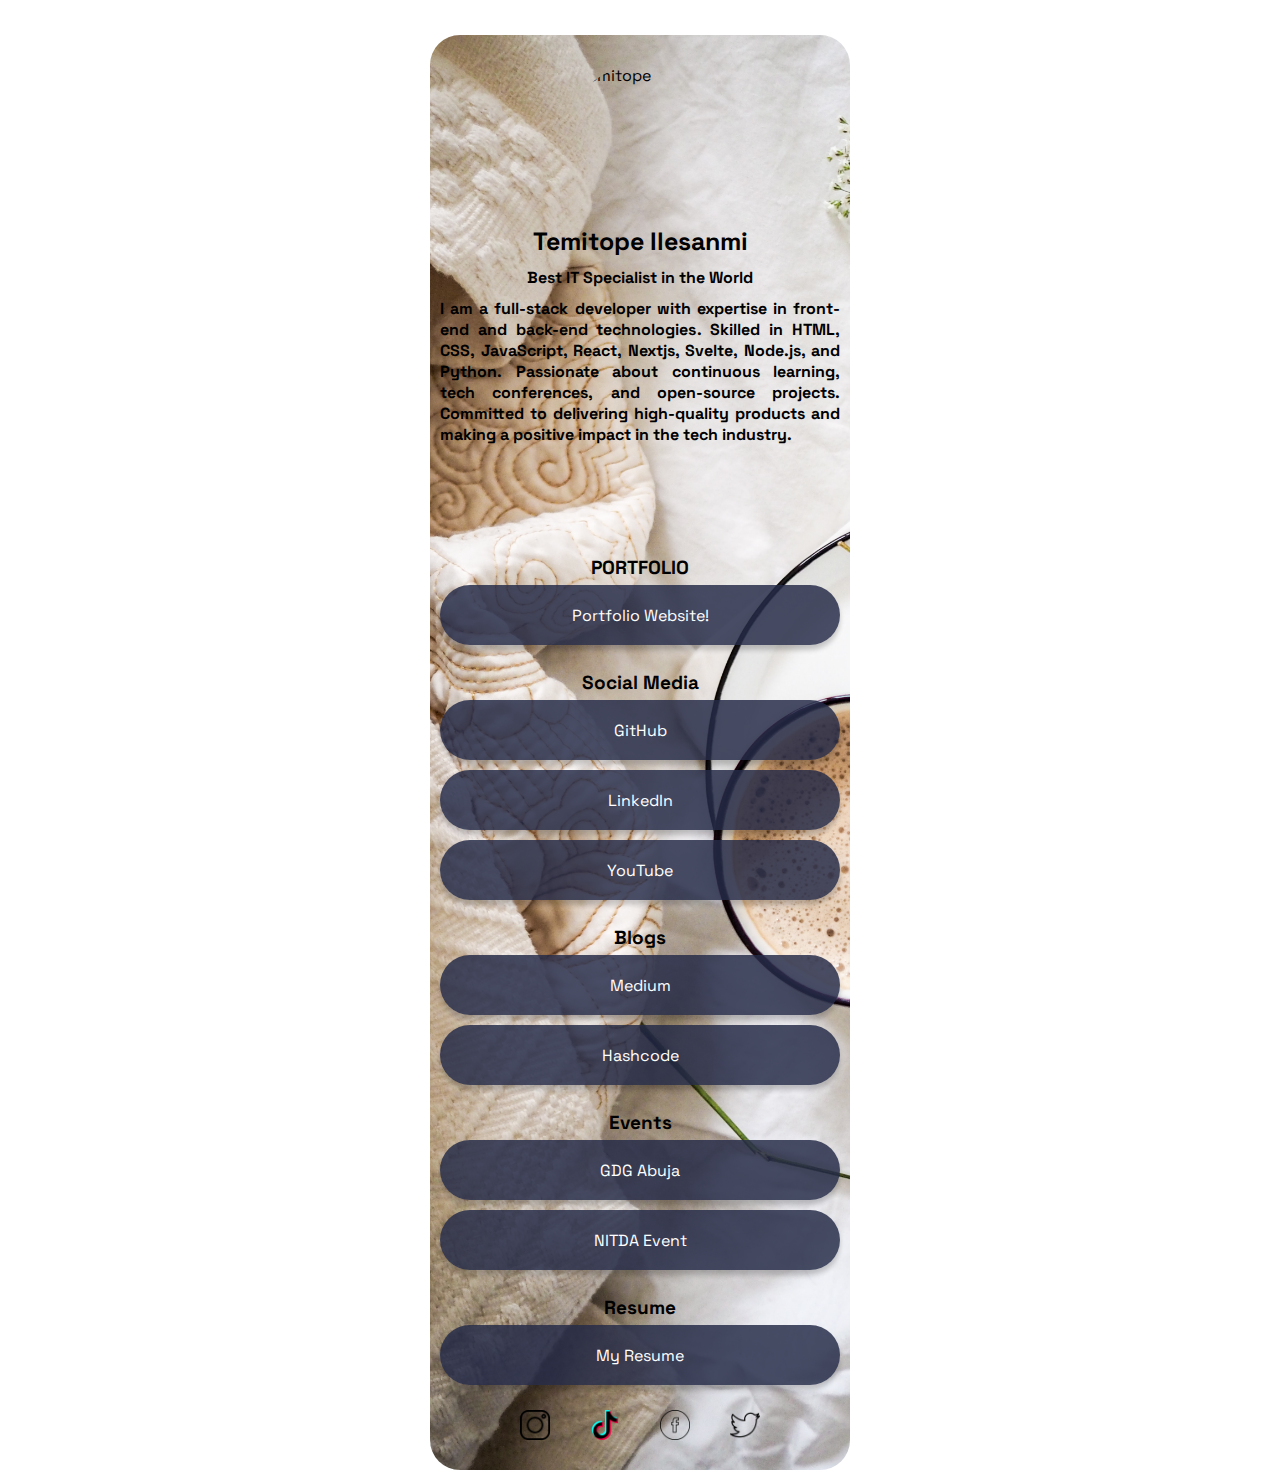
==== index.html @ f712b4c1 "initial commit" ====
<!DOCTYPE html>
<html lang="en">

<head>
    <link rel="stylesheet" type="text/css" href="style.css">
    <link rel="preconnect" href="https://fonts.googleapis.com">
    <link rel="preconnect" href="https://fonts.gstatic.com" crossorigin>
    <link href="https://fonts.googleapis.com/css2?family=Space+Grotesk:wght@300;400;500;700&display=swap"
        rel="stylesheet">
    <meta charset="UTF-8">
    <meta http-equiv="X-UA-Compatible" content="IE=edge">
    <meta name="viewport" content="width=device-width, initial-scale=1.0">
    <title>Temitope Portfolio</title>
</head>

<body>
    <div class="container">
        <div class="child-container">
            <img src="assets/me.png" class="profile-img" alt="temitope"
                style="margin-bottom: 10px; background-color: transparent;">

            <div
                style="text-align: center; padding: 0px; margin: 0; background-color: transparent; margin-bottom: 100px;">
                <p class="company-name" style="font-size: 25px;">Temitope Ilesanmi</p>
                <p class="company-name">Best IT Specialist in the World</p>
                <p class="company-name" style="list-style: 1.6; text-align: justify; color: rgb(0, 0, 0);">

                    I am a full-stack developer with expertise in front-end and back-end technologies. Skilled in HTML,
                    CSS, JavaScript, React, Nextjs, Svelte, Node.js, and Python. Passionate about continuous learning,
                    tech
                    conferences, and open-source projects. Committed to delivering high-quality products and making a
                    positive impact in the tech industry.
                </p>
            </div>

            <div class="links-feed">
                <h4 style="background-color: transparent;">PORTFOLIO</h4>
                <a href="https://topecode.vercel.app/" target="_blank" class="port-one">
                    Portfolio Website!
                </a>
            </div>

            <div class="links-feed">
                <h4 style="background-color: transparent;">Social Media</h4>
                <a href="https://github.com/Blazskills" target="_blank" class="port-one">
                    GitHub
                </a>
                <a href="https://www.linkedin.com/in/blazskills/" target="_blank" class="port-one">
                    LinkedIn
                </a>
                <a href="youtube.com" target="_blank" class="port-one">
                    YouTube
                </a>
                <!-- <a href="#" target="_blank" class="port-one">
                    Instagram
                </a>
                <a href="#" target="_blank" class="port-one">
                    Tiktok
                </a>
                <a href="#" target="_blank" class="port-one">
                    Thread
                </a>
                <a href="#" target="_blank" class="port-one">
                    Facebook
                </a> -->
            </div>
            <div class="links-feed">
                <h4 style="background-color: transparent;">Blogs</h4>
                <a href="#" target="_blank" class="port-one">
                    Medium
                </a>
                <a href="#" target="_blank" class="port-one">
                    Hashcode
                </a>
            </div>
            <div class="links-feed">
                <h4 style="background-color: transparent;">Events</h4>
                <a href="#" target="_blank" class="port-one">
                    GDG Abuja
                </a>
                <a href="#" target="_blank" class="port-one">
                    NITDA Event
                </a>
            </div>
            <div class="links-feed">
                <h4 style="background-color: transparent;">Resume</h4>
                <a href="https://drive.google.com/file/d/1La7AVy_x81ExWkDp-hHwNyQcSF-e6Bld/view?usp=sharing"
                    target="_blank" class="port-one">
                    My Resume
                </a>
            </div>

            <div class="social-icons">
                <img src="assets/instagram.png" class="social-icons iconz" alt="Instagram"
                    style="background-color: transparent;">
                <img src="assets/tik-tok.png" class="social-icons iconz" alt="tik-tok"
                    style="background-color: transparent;">
                <img src="assets/facebook.png" class="social-icons iconz" alt="facebook"
                    style="background-color: transparent;">
                <img src="assets/twitter.png" class="social-icons iconz" alt="twitter"
                    style="background-color: transparent;">
            </div>
        </div>
    </div>
</body>

</html>
---- style.css ----
body, * {
  margin: 0;
  padding: 0;
  font-family: "Space Grotesk", sans-serif;
  background-color: rgb(255, 255, 255);

}



.container {
  background-image: url("assets/bg.jpg");
  background-size: cover;
  background-repeat: no-repeat;
  width: 400px;
  height: auto;
  /* color: #ffffff; */
  /* padding-top: 100px; */
  /* margin:  auto, 10px,; */
  margin-top: 35px;
  margin-left: auto;
  margin-right: auto;
  border-radius: 30px;
  /* padding: 15px 5px 0 15px;  */
  padding: 30px 10px;
  /* display: flex;
  flex-direction: column; */
}

.profile-img {
  width: 150px;
  height: 150px;
  object-fit: cover;
  border: none;
  border-radius: 100px;
  overflow: hidden;
  margin: 0 auto;
}

.child-container {
    background-color: transparent;
  display: flex;
  flex-direction: column;
  /* /* justify-content: center; 
    justify-items: center; */
  /* justify-self: center; */
}

.company-name {
  font-family: "Space Grotesk", sans-serif;
  background-color: transparent;
  font-weight: bold;
  color: black;
  margin: 0px;
  margin-bottom: 10px;
  text-overflow: clip;
  /* text-align: justify; */
}




.links-feed{
    background-color: transparent;
    display: flex;
    flex-direction: column;
    align-items: center;
    margin-bottom: 20px;
}

.port-one {
    background-color: #252b48d5;
    color: #ffffff;
    text-decoration: none;

    margin: 5px 0px;
    width: 100%;
    height: 60px;
    text-align: center;
    display: flex;
    align-items: center;
    justify-content: center;
    border-radius: 50px;
    border: none;
    box-shadow: 0px 5px 5px rgba(0, 0, 0, 0.2);
    transition: transform 0.2s ease-in-out;
}
.port-one:hover{
    transform: translateX(-5px);
}

h4{
    font-size: 19px;
}

/* 252B48 */

/* .card-link{
    color: #ffffff;
    text-decoration: none;
    background-color: transparent !important;

} */


.social-icons{
    display: flex;
    flex-direction: row;
    /* justify-content: center;  */
    align-items: center;
    justify-content: center;
}


.social-icons{
    width: 30px;
    background-color: transparent !important;
    display: flex;
    flex-direction: row;
    gap: 40px;
    margin: auto;
    cursor: pointer;

}

.iconz:hover{
    transform: translateX(-5px);
    /* background-color: grey; */
}

.iconz{
    transition: transform 0.2s ease-in-out;

}
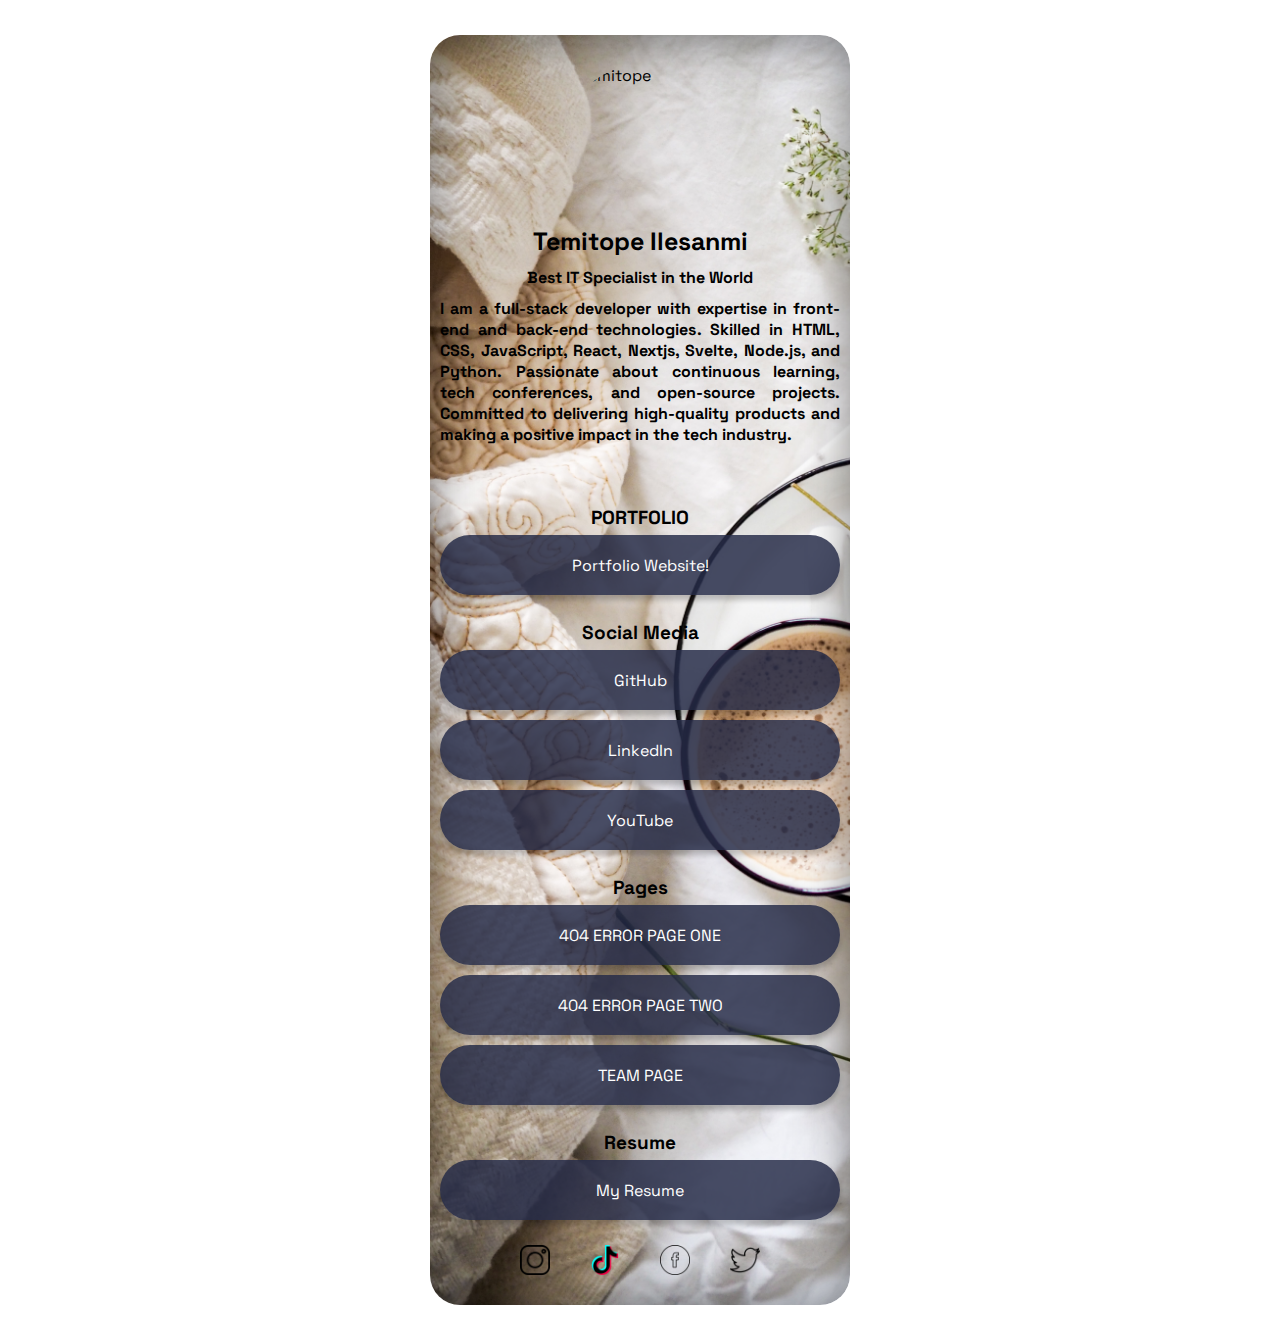
==== commit e70821c1: "updated team page" ====
--- a/index.html
+++ b/index.html
@@ -14,13 +14,13 @@
 </head>
 
 <body>
-    <div class="container">
+    <div class="container" style="box-shadow: 2px 2px 50px rgba(0, 0, 0, 0.5) inset; margin-bottom: 30px;">
         <div class="child-container">
             <img src="assets/me.png" class="profile-img" alt="temitope"
                 style="margin-bottom: 10px; background-color: transparent;">
 
             <div
-                style="text-align: center; padding: 0px; margin: 0; background-color: transparent; margin-bottom: 100px;">
+                style="text-align: center; padding: 0px; margin: 0; background-color: transparent; margin-bottom: 50px;">
                 <p class="company-name" style="font-size: 25px;">Temitope Ilesanmi</p>
                 <p class="company-name">Best IT Specialist in the World</p>
                 <p class="company-name" style="list-style: 1.6; text-align: justify; color: rgb(0, 0, 0);">
@@ -65,21 +65,15 @@
                 </a> -->
             </div>
             <div class="links-feed">
-                <h4 style="background-color: transparent;">Blogs</h4>
-                <a href="#" target="_blank" class="port-one">
-                    Medium
+                <h4 style="background-color: transparent;">Pages</h4>
+                <a href="/notfound/404.html" target="_blank" class="port-one">
+                    404 ERROR PAGE ONE
                 </a>
-                <a href="#" target="_blank" class="port-one">
-                    Hashcode
+                <a href="/notfound/4042.html" target="_blank" class="port-one">
+                    404 ERROR PAGE TWO
                 </a>
-            </div>
-            <div class="links-feed">
-                <h4 style="background-color: transparent;">Events</h4>
-                <a href="#" target="_blank" class="port-one">
-                    GDG Abuja
-                </a>
-                <a href="#" target="_blank" class="port-one">
-                    NITDA Event
+                <a href="/hrpage/hr.html" target="_blank" class="port-one">
+                    TEAM PAGE
                 </a>
             </div>
             <div class="links-feed">
